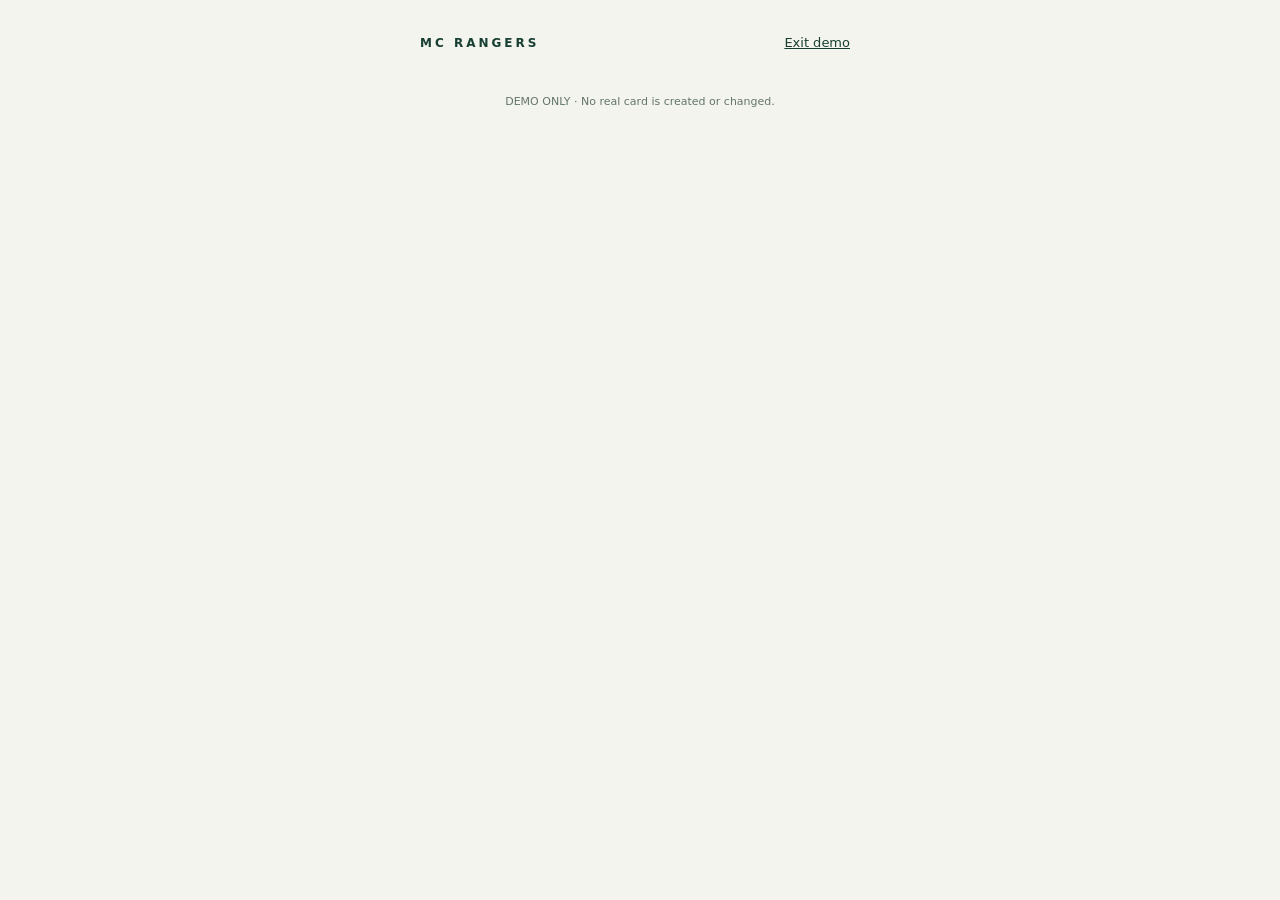
==== demo.html @ 341b90b5 "Add files via upload" ====
<!doctype html>
<html lang="en"><head><meta charset="utf-8"><meta name="viewport" content="width=device-width,initial-scale=1"><meta name="theme-color" content="#173e32"><title>How to play · Trail Bingo</title><style>
*{box-sizing:border-box}body{margin:0;background:#f3f4ed;color:#173e32;font-family:system-ui,-apple-system,sans-serif}main{max-width:480px;margin:auto;padding:25px 20px 40px}header{display:flex;align-items:center;justify-content:space-between;margin-bottom:35px}header strong{font-size:12px;letter-spacing:3px}a{color:inherit}.exit{font-size:13px;padding:10px}.pill{display:inline-block;background:#e1eadd;border-radius:30px;padding:8px 12px;font-size:11px;font-weight:700;letter-spacing:1px}h1{font-size:36px;line-height:1.1;letter-spacing:-1px;margin:20px 0 15px}.sub{font-size:15px;line-height:1.7;color:#647569}.panel{background:white;border:1px solid #dbe1d6;border-radius:20px;padding:22px;margin:22px 0}button,.button{font:inherit;cursor:pointer;min-height:50px;padding:14px;border:0;border-radius:12px;background:#173e32;color:white;text-align:center;text-decoration:none;display:block;width:100%;font-weight:700}button:focus-visible,a:focus-visible{outline:3px solid #c79c39;outline-offset:4px}.secondary{background:#e1eadd;color:#173e32;margin-top:10px}.quiet{text-align:center;font-size:12px;color:#647569;line-height:1.7;margin-top:20px}.challenge{display:flex;align-items:center;justify-content:center;min-height:170px;border:2px solid #8caa83;border-radius:16px;background:#f3f7ef;text-align:center;font-size:25px;font-weight:750;padding:20px}.label{display:block;font-size:12px;font-weight:700;margin:17px 0 8px}.field{padding:13px;border:1px solid #dbe1d6;background:#f7f8f4;border-radius:10px;font-size:15px}.demo-label{font-size:11px;letter-spacing:1px;color:#647569}.signed{background:#e1eddb;border-color:#6b8c5c}.signed small{display:block;font-size:13px;font-weight:500;margin-top:10px}.board{display:grid;grid-template-columns:repeat(5,1fr);gap:5px;margin:20px 0}.cell{aspect-ratio:1;min-height:0;border-radius:7px;background:#e8eee3;font-size:10px;padding:4px;display:flex;align-items:center;justify-content:center}.cell.demo-signed{background:#173e32;color:white}.cell.free{background:#e5cf98;color:#59491e}.rule{font-size:14px;line-height:1.7;padding:12px 0;border-bottom:1px solid #e7eade}ul{padding-left:20px;line-height:1.8;font-size:14px}footer{text-align:center;font-size:11px;color:#647569;margin-top:24px}[hidden]{display:none!important}@media(prefers-reduced-motion:no-preference){.signed{animation:pop .25s ease}@keyframes pop{50%{transform:scale(1.025)}}}
</style></head><body><main><header><strong>MC RANGERS</strong><a class="exit" href="./">Exit demo</a></header><div id="content" aria-live="polite"></div><footer>DEMO ONLY · No real card is created or changed.</footer></main><script>
const content=document.getElementById('content');let step=0,signed=false;let settings=null;
const top=n=>`<span class="pill">DEMO · ${n} OF 3</span>`;
function rules(){if(!settings)return '<p class="sub">Live event rules could not be loaded. Check the instructions in the real game on hike day.</p>';
const win=settings.winCondition==='line'?'Complete a full row, column or diagonal.':'Fill all 24 challenge squares. The centre is free.';
const max=Math.max(1,Number(settings.maxSignsPerPerson)||1);const own=Math.max(0,Number(settings.ownCollegeSigns)||0);
return `<div class="rule">${win} Show your winning card to an MC Rangers exco.</div><div class="rule">One person can sign up to ${max} square${max===1?'':'s'} on your card.</div><div class="rule">${own===0?'Find signers from other colleges.':`Up to ${own} regular squares can be signed by people from your own college.`}</div>${settings.excoEnabled===true?'<div class="rule">Gold exco tiles need an MC Rangers exco and the exco code.</div>':''}`}
function render(){
if(step===0){content.innerHTML=top(1)+`<h1>Find someone who…</h1><p class="sub">Each square is a reason to meet another hiker.</p><div class="panel"><div class="challenge">Plays a musical instrument</div><p class="sub">Ask around. When you find someone who matches, tap the square and let them sign.</p></div><button id="next">Show me how →</button><p class="quiet">This sample uses fictional details. No need to enter your name.</p>`;document.getElementById('next').onclick=()=>{step=1;render();window.scrollTo(0,0)}}
else if(step===1){content.innerHTML=top(2)+`<h1>${signed?'Square signed!':'Let them sign.'}</h1><p class="sub">${signed?'That’s one person met. Keep exploring and meeting new hikers.':'In the real game, the other hiker enters their name and college. Here, we’ll use Alex.'}</p><div class="panel"><div class="demo-label">PRACTICE SQUARE</div><div class="challenge ${signed?'signed':''}" style="margin-top:14px"><div>Plays a musical instrument${signed?'<small>Signed by Alex · Morningside</small>':''}</div></div>${signed?'':`<label class="label">Demo person</label><div class="field">Alex</div><label class="label">College</label><div class="field">Morningside</div><p class="quiet">Fictional signer · no data is saved</p>`}</div><button id="sign">${signed?'What happens next? →':'Sign practice square'}</button><button class="secondary" id="back">← Back</button>`;document.getElementById('sign').onclick=()=>{if(signed){step=2}else{signed=true}render();if(step===2)window.scrollTo(0,0)};document.getElementById('back').onclick=()=>{step=0;signed=false;render()}}
else{content.innerHTML=top(3)+`<h1>You’re ready.</h1><p class="sub">Keep finding people who match your squares. Your real board starts in the game—not here.</p><div class="board" aria-label="Illustrative board with one signed square">${Array.from({length:25},(_,i)=>`<div class="cell ${i===0?'demo-signed':i===12?'free':''}">${i===0?'Alex':i===12?'FREE':''}</div>`).join('')}</div><div class="panel"><div class="demo-label">EVENT RULES</div>${rules()}</div><a class="button" href="./">Back to Trail Bingo</a><button class="secondary" id="again">Try the demo again</button><p class="quiet">If the game is locked, come back when the organiser opens it on hike day.</p>`;document.getElementById('again').onclick=()=>{step=0;signed=false;render();window.scrollTo(0,0)}}
}
render();
fetch('config.json?demo='+Date.now(),{cache:'no-store'}).then(r=>{if(!r.ok)throw Error();return r.json()}).then(s=>{if(s&&typeof s==='object'){settings=s;if(step===2)render()}}).catch(()=>{});
</script></body></html>
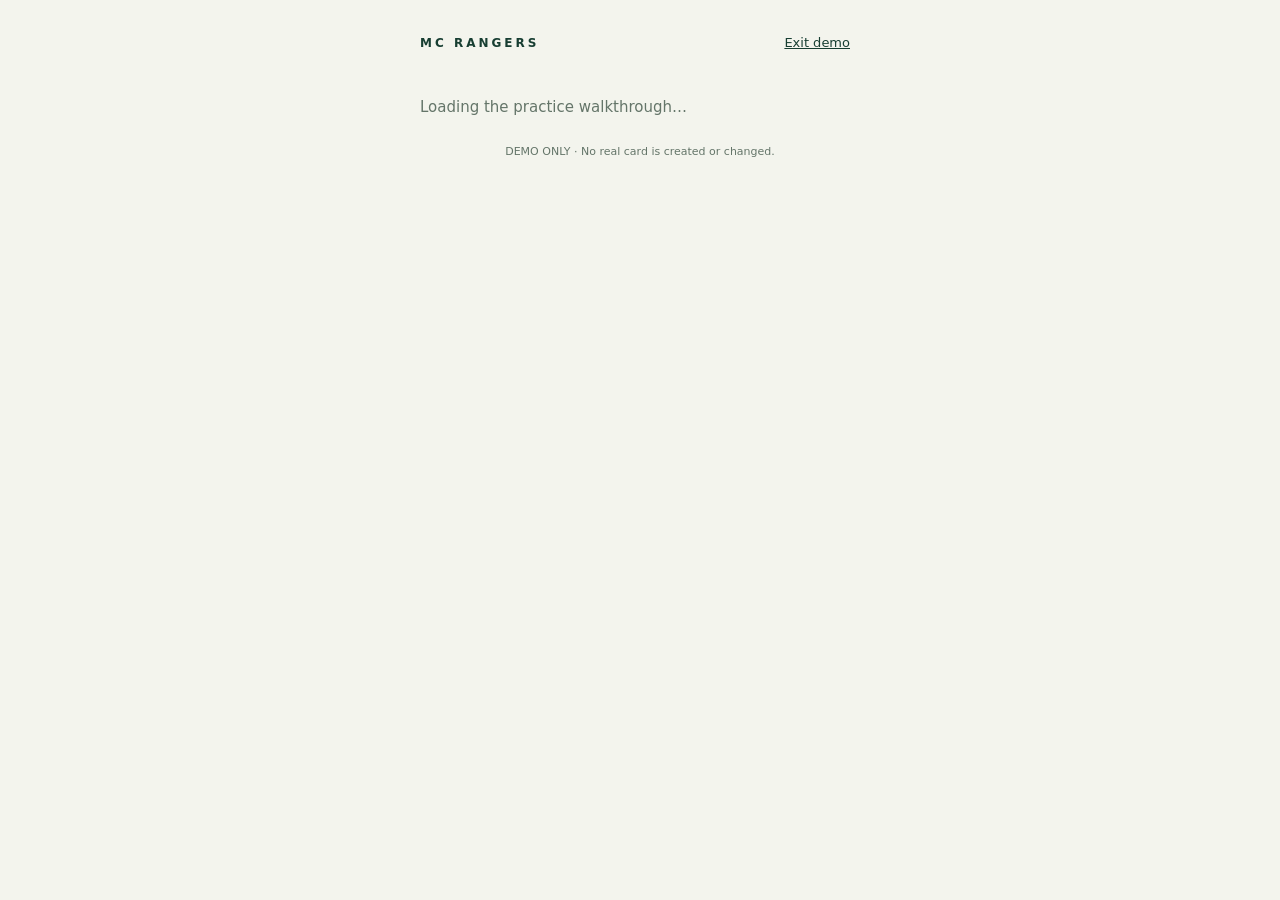
==== commit 4e017576: "Update demo.html" ====
--- a/demo.html
+++ b/demo.html
@@ -1,18 +1,441 @@
 <!doctype html>
-<html lang="en"><head><meta charset="utf-8"><meta name="viewport" content="width=device-width,initial-scale=1"><meta name="theme-color" content="#173e32"><title>How to play · Trail Bingo</title><style>
-*{box-sizing:border-box}body{margin:0;background:#f3f4ed;color:#173e32;font-family:system-ui,-apple-system,sans-serif}main{max-width:480px;margin:auto;padding:25px 20px 40px}header{display:flex;align-items:center;justify-content:space-between;margin-bottom:35px}header strong{font-size:12px;letter-spacing:3px}a{color:inherit}.exit{font-size:13px;padding:10px}.pill{display:inline-block;background:#e1eadd;border-radius:30px;padding:8px 12px;font-size:11px;font-weight:700;letter-spacing:1px}h1{font-size:36px;line-height:1.1;letter-spacing:-1px;margin:20px 0 15px}.sub{font-size:15px;line-height:1.7;color:#647569}.panel{background:white;border:1px solid #dbe1d6;border-radius:20px;padding:22px;margin:22px 0}button,.button{font:inherit;cursor:pointer;min-height:50px;padding:14px;border:0;border-radius:12px;background:#173e32;color:white;text-align:center;text-decoration:none;display:block;width:100%;font-weight:700}button:focus-visible,a:focus-visible{outline:3px solid #c79c39;outline-offset:4px}.secondary{background:#e1eadd;color:#173e32;margin-top:10px}.quiet{text-align:center;font-size:12px;color:#647569;line-height:1.7;margin-top:20px}.challenge{display:flex;align-items:center;justify-content:center;min-height:170px;border:2px solid #8caa83;border-radius:16px;background:#f3f7ef;text-align:center;font-size:25px;font-weight:750;padding:20px}.label{display:block;font-size:12px;font-weight:700;margin:17px 0 8px}.field{padding:13px;border:1px solid #dbe1d6;background:#f7f8f4;border-radius:10px;font-size:15px}.demo-label{font-size:11px;letter-spacing:1px;color:#647569}.signed{background:#e1eddb;border-color:#6b8c5c}.signed small{display:block;font-size:13px;font-weight:500;margin-top:10px}.board{display:grid;grid-template-columns:repeat(5,1fr);gap:5px;margin:20px 0}.cell{aspect-ratio:1;min-height:0;border-radius:7px;background:#e8eee3;font-size:10px;padding:4px;display:flex;align-items:center;justify-content:center}.cell.demo-signed{background:#173e32;color:white}.cell.free{background:#e5cf98;color:#59491e}.rule{font-size:14px;line-height:1.7;padding:12px 0;border-bottom:1px solid #e7eade}ul{padding-left:20px;line-height:1.8;font-size:14px}footer{text-align:center;font-size:11px;color:#647569;margin-top:24px}[hidden]{display:none!important}@media(prefers-reduced-motion:no-preference){.signed{animation:pop .25s ease}@keyframes pop{50%{transform:scale(1.025)}}}
-</style></head><body><main><header><strong>MC RANGERS</strong><a class="exit" href="./">Exit demo</a></header><div id="content" aria-live="polite"></div><footer>DEMO ONLY · No real card is created or changed.</footer></main><script>
-const content=document.getElementById('content');let step=0,signed=false;let settings=null;
-const top=n=>`<span class="pill">DEMO · ${n} OF 3</span>`;
-function rules(){if(!settings)return '<p class="sub">Live event rules could not be loaded. Check the instructions in the real game on hike day.</p>';
-const win=settings.winCondition==='line'?'Complete a full row, column or diagonal.':'Fill all 24 challenge squares. The centre is free.';
-const max=Math.max(1,Number(settings.maxSignsPerPerson)||1);const own=Math.max(0,Number(settings.ownCollegeSigns)||0);
-return `<div class="rule">${win} Show your winning card to an MC Rangers exco.</div><div class="rule">One person can sign up to ${max} square${max===1?'':'s'} on your card.</div><div class="rule">${own===0?'Find signers from other colleges.':`Up to ${own} regular squares can be signed by people from your own college.`}</div>${settings.excoEnabled===true?'<div class="rule">Gold exco tiles need an MC Rangers exco and the exco code.</div>':''}`}
-function render(){
-if(step===0){content.innerHTML=top(1)+`<h1>Find someone who…</h1><p class="sub">Each square is a reason to meet another hiker.</p><div class="panel"><div class="challenge">Plays a musical instrument</div><p class="sub">Ask around. When you find someone who matches, tap the square and let them sign.</p></div><button id="next">Show me how →</button><p class="quiet">This sample uses fictional details. No need to enter your name.</p>`;document.getElementById('next').onclick=()=>{step=1;render();window.scrollTo(0,0)}}
-else if(step===1){content.innerHTML=top(2)+`<h1>${signed?'Square signed!':'Let them sign.'}</h1><p class="sub">${signed?'That’s one person met. Keep exploring and meeting new hikers.':'In the real game, the other hiker enters their name and college. Here, we’ll use Alex.'}</p><div class="panel"><div class="demo-label">PRACTICE SQUARE</div><div class="challenge ${signed?'signed':''}" style="margin-top:14px"><div>Plays a musical instrument${signed?'<small>Signed by Alex · Morningside</small>':''}</div></div>${signed?'':`<label class="label">Demo person</label><div class="field">Alex</div><label class="label">College</label><div class="field">Morningside</div><p class="quiet">Fictional signer · no data is saved</p>`}</div><button id="sign">${signed?'What happens next? →':'Sign practice square'}</button><button class="secondary" id="back">← Back</button>`;document.getElementById('sign').onclick=()=>{if(signed){step=2}else{signed=true}render();if(step===2)window.scrollTo(0,0)};document.getElementById('back').onclick=()=>{step=0;signed=false;render()}}
-else{content.innerHTML=top(3)+`<h1>You’re ready.</h1><p class="sub">Keep finding people who match your squares. Your real board starts in the game—not here.</p><div class="board" aria-label="Illustrative board with one signed square">${Array.from({length:25},(_,i)=>`<div class="cell ${i===0?'demo-signed':i===12?'free':''}">${i===0?'Alex':i===12?'FREE':''}</div>`).join('')}</div><div class="panel"><div class="demo-label">EVENT RULES</div>${rules()}</div><a class="button" href="./">Back to Trail Bingo</a><button class="secondary" id="again">Try the demo again</button><p class="quiet">If the game is locked, come back when the organiser opens it on hike day.</p>`;document.getElementById('again').onclick=()=>{step=0;signed=false;render();window.scrollTo(0,0)}}
-}
-render();
-fetch('config.json?demo='+Date.now(),{cache:'no-store'}).then(r=>{if(!r.ok)throw Error();return r.json()}).then(s=>{if(s&&typeof s==='object'){settings=s;if(step===2)render()}}).catch(()=>{});
-</script></body></html>+<html lang="en">
+<head>
+  <meta charset="utf-8">
+
+  <meta
+    name="viewport"
+    content="width=device-width, initial-scale=1"
+  >
+
+  <meta name="theme-color" content="#173e32">
+
+  <title>How to play · Trail Bingo</title>
+
+  <style>
+    * {
+      box-sizing: border-box;
+    }
+
+    body {
+      margin: 0;
+      background: #f3f4ed;
+      color: #173e32;
+      font-family: system-ui, -apple-system, sans-serif;
+    }
+
+    main {
+      max-width: 480px;
+      margin: auto;
+      padding: 25px 20px 40px;
+    }
+
+    header {
+      display: flex;
+      align-items: center;
+      justify-content: space-between;
+      margin-bottom: 35px;
+    }
+
+    header strong {
+      font-size: 12px;
+      letter-spacing: 3px;
+    }
+
+    a {
+      color: inherit;
+    }
+
+    .exit {
+      padding: 10px;
+      font-size: 13px;
+    }
+
+    .pill {
+      display: inline-block;
+      padding: 8px 12px;
+      border-radius: 30px;
+      background: #e1eadd;
+      font-size: 11px;
+      font-weight: 700;
+      letter-spacing: 1px;
+    }
+
+    h1 {
+      margin: 20px 0 15px;
+      font-size: 36px;
+      line-height: 1.1;
+      letter-spacing: -1px;
+    }
+
+    .sub {
+      color: #647569;
+      font-size: 15px;
+      line-height: 1.7;
+    }
+
+    .panel {
+      margin: 22px 0;
+      padding: 22px;
+      border: 1px solid #dbe1d6;
+      border-radius: 20px;
+      background: white;
+    }
+
+    button,
+    .button {
+      display: block;
+      width: 100%;
+      min-height: 50px;
+      padding: 14px;
+      border: 0;
+      border-radius: 12px;
+      background: #173e32;
+      color: white;
+      font: inherit;
+      font-weight: 700;
+      text-align: center;
+      text-decoration: none;
+      cursor: pointer;
+    }
+
+    button:focus-visible,
+    a:focus-visible {
+      outline: 3px solid #c79c39;
+      outline-offset: 4px;
+    }
+
+    .secondary {
+      margin-top: 10px;
+      background: #e1eadd;
+      color: #173e32;
+    }
+
+    .quiet {
+      margin-top: 20px;
+      color: #647569;
+      font-size: 12px;
+      line-height: 1.7;
+      text-align: center;
+    }
+
+    .challenge {
+      display: flex;
+      align-items: center;
+      justify-content: center;
+      min-height: 170px;
+      padding: 20px;
+      border: 2px solid #8caa83;
+      border-radius: 16px;
+      background: #f3f7ef;
+      font-size: 25px;
+      font-weight: 750;
+      text-align: center;
+    }
+
+    .practice-challenge {
+      margin-top: 14px;
+    }
+
+    .label {
+      display: block;
+      margin: 17px 0 8px;
+      font-size: 12px;
+      font-weight: 700;
+    }
+
+    .field {
+      padding: 13px;
+      border: 1px solid #dbe1d6;
+      border-radius: 10px;
+      background: #f7f8f4;
+      font-size: 15px;
+    }
+
+    .demo-label {
+      color: #647569;
+      font-size: 11px;
+      letter-spacing: 1px;
+    }
+
+    .signed {
+      border-color: #6b8c5c;
+      background: #e1eddb;
+    }
+
+    .signed small {
+      display: block;
+      margin-top: 10px;
+      font-size: 13px;
+      font-weight: 500;
+    }
+
+    .board {
+      display: grid;
+      grid-template-columns: repeat(5, 1fr);
+      gap: 5px;
+      margin: 20px 0;
+    }
+
+    .cell {
+      display: flex;
+      align-items: center;
+      justify-content: center;
+      aspect-ratio: 1;
+      min-height: 0;
+      padding: 4px;
+      border-radius: 7px;
+      background: #e8eee3;
+      font-size: 10px;
+    }
+
+    .cell.demo-signed {
+      background: #173e32;
+      color: white;
+    }
+
+    .cell.free {
+      background: #e5cf98;
+      color: #59491e;
+    }
+
+    .rule {
+      padding: 12px 0;
+      border-bottom: 1px solid #e7eade;
+      font-size: 14px;
+      line-height: 1.7;
+    }
+
+    footer {
+      margin-top: 24px;
+      color: #647569;
+      font-size: 11px;
+      text-align: center;
+    }
+
+    [hidden] {
+      display: none !important;
+    }
+
+    @media (prefers-reduced-motion: no-preference) {
+      .signed {
+        animation: pop 0.25s ease;
+      }
+
+      @keyframes pop {
+        50% {
+          transform: scale(1.025);
+        }
+      }
+    }
+  </style>
+</head>
+
+<body>
+  <main>
+    <header>
+      <strong>MC RANGERS</strong>
+
+      <a class="exit" href="/hike-bingo/index.html">
+        Exit demo
+      </a>
+    </header>
+
+    <div id="content" aria-live="polite">
+      <p class="sub">Loading the practice walkthrough…</p>
+    </div>
+
+    <noscript>
+      <p class="sub">
+        Please enable JavaScript to use the interactive demo.
+      </p>
+
+      <a class="button" href="/hike-bingo/index.html">
+        Back to Trail Bingo
+      </a>
+    </noscript>
+
+    <footer>
+      DEMO ONLY · No real card is created or changed.
+    </footer>
+  </main>
+
+  <script>
+    (() => {
+      "use strict";
+
+      const content = document.getElementById("content");
+
+      let step = 0;
+      let signed = false;
+      let settings = null;
+
+      function demoStepLabel(number) {
+        return `
+          <span class="pill">
+            DEMO · ${number} OF 3
+          </span>
+        `;
+      }
+
+      function rules() {
+        if (!settings) {
+          return `
+            <p class="sub">
+              Live event rules could not be loaded.
+              Check the instructions in the real game on hike day.
+            </p>
+          `;
+        }
+
+        const win = settings.winCondition === "line"
+          ? "Complete a full row, column or diagonal."
+          : "Fill all 24 challenge squares. The centre is free.";
+
+        const max = Math.max(
+          1,
+          Number(settings.maxSignsPerPerson) || 1
+        );
+
+        const own = Math.max(
+          0,
+          Number(settings.ownCollegeSigns) || 0
+        );
+
+        const collegeRule = own === 0
+          ? "Find signers from other colleges."
+          : `Up to ${own} regular squares can be signed by people from your own college.`;
+
+        const excoRule = settings.excoEnabled === true
+          ? `
+            <div class="rule">
+              Gold exco tiles need an MC Rangers exco
+              and the exco code.
+            </div>
+          `
+          : "";
+
+        return `
+          <div class="rule">
+            ${win}
+            Show your winning card to an MC Rangers exco.
+          </div>
+
+          <div class="rule">
+            One person can sign up to ${max}
+            square${max === 1 ? "" : "s"} on your card.
+          </div>
+
+          <div class="rule">
+            ${collegeRule}
+          </div>
+
+          ${excoRule}
+        `;
+      }
+
+      function scrollToStart() {
+        window.scrollTo(0, 0);
+      }
+
+      function renderFirstStep() {
+        content.innerHTML = `
+          ${demoStepLabel(1)}
+
+          <h1>Find someone who…</h1>
+
+          <p class="sub">
+            Each square is a reason to meet another hiker.
+          </p>
+
+          <div class="panel">
+            <div class="challenge">
+              Plays a musical instrument
+            </div>
+
+            <p class="sub">
+              Ask around. When you find someone who matches,
+              tap the square and let them sign.
+            </p>
+          </div>
+
+          <button id="next" type="button">
+            Show me how →
+          </button>
+
+          <p class="quiet">
+            This sample uses fictional details.
+            No need to enter your name.
+          </p>
+        `;
+
+        document.getElementById("next").onclick = () => {
+          step = 1;
+          render();
+          scrollToStart();
+        };
+      }
+
+      function renderSigningStep() {
+        const title = signed
+          ? "Square signed!"
+          : "Let them sign.";
+
+        const description = signed
+          ? "That’s one person met. Keep exploring and meeting new hikers."
+          : "In the real game, the other hiker enters their name and college. Here, we’ll use Alex.";
+
+        const signature = signed
+          ? "<small>Signed by Alex · Morningside</small>"
+          : "";
+
+        const practiceDetails = signed
+          ? ""
+          : `
+            <div class="label">Demo person</div>
+            <div class="field">Alex</div>
+
+            <div class="label">College</div>
+            <div class="field">Morningside</div>
+
+            <p class="quiet">
+              Fictional signer · no data is saved
+            </p>
+          `;
+
+        content.innerHTML = `
+          ${demoStepLabel(2)}
+
+          <h1>${title}</h1>
+
+          <p class="sub">
+            ${description}
+          </p>
+
+          <div class="panel">
+            <div class="demo-label">
+              PRACTICE SQUARE
+            </div>
+
+            <div
+              class="challenge practice-challenge ${signed ? "signed" : ""}"
+            >
+              <div>
+                Plays a musical instrument
+                ${signature}
+              </div>
+            </div>
+
+            ${practiceDetails}
+          </div>
+
+          <button id="sign" type="button">
+            ${signed ? "What happens next? →" : "Sign practice square"}
+          </button>
+
+          <button
+            class="secondary"
+            id="back"
+            type="button"
+          >
+            ←
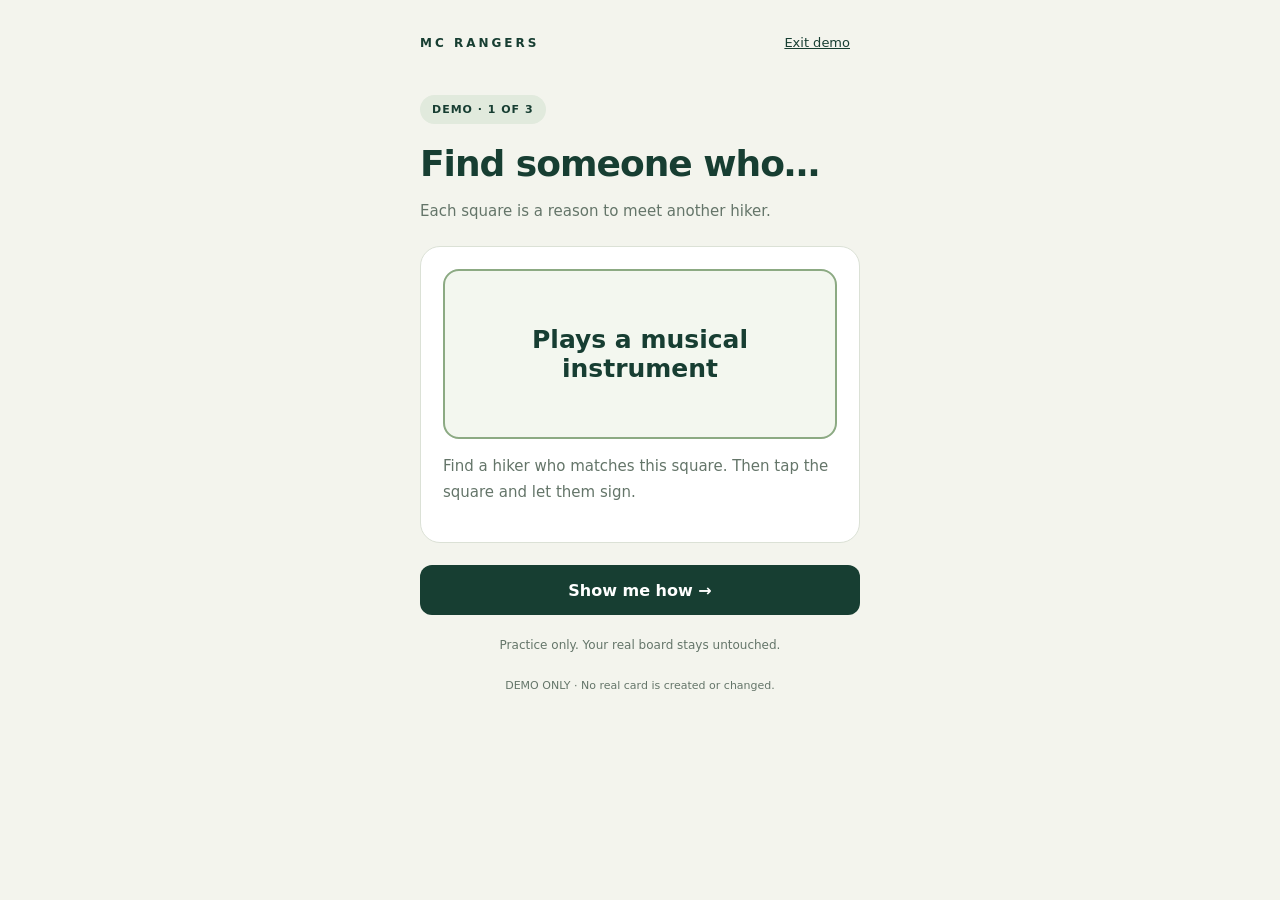
==== commit 847db909: "Update demo.html" ====
--- a/demo.html
+++ b/demo.html
@@ -260,87 +260,20 @@
     </footer>
   </main>
 
-  <script>
+    <script>
     (() => {
       "use strict";
 
-      const content = document.getElementById("content");
-
-      let step = 0;
-      let signed = false;
-      let settings = null;
-
-      function demoStepLabel(number) {
-        return `
-          <span class="pill">
-            DEMO · ${number} OF 3
-          </span>
-        `;
-      }
-
-      function rules() {
-        if (!settings) {
-          return `
-            <p class="sub">
-              Live event rules could not be loaded.
-              Check the instructions in the real game on hike day.
-            </p>
-          `;
-        }
-
-        const win = settings.winCondition === "line"
-          ? "Complete a full row, column or diagonal."
-          : "Fill all 24 challenge squares. The centre is free.";
-
-        const max = Math.max(
-          1,
-          Number(settings.maxSignsPerPerson) || 1
-        );
-
-        const own = Math.max(
-          0,
-          Number(settings.ownCollegeSigns) || 0
-        );
-
-        const collegeRule = own === 0
-          ? "Find signers from other colleges."
-          : `Up to ${own} regular squares can be signed by people from your own college.`;
-
-        const excoRule = settings.excoEnabled === true
-          ? `
-            <div class="rule">
-              Gold exco tiles need an MC Rangers exco
-              and the exco code.
-            </div>
-          `
-          : "";
-
-        return `
-          <div class="rule">
-            ${win}
-            Show your winning card to an MC Rangers exco.
-          </div>
-
-          <div class="rule">
-            One person can sign up to ${max}
-            square${max === 1 ? "" : "s"} on your card.
-          </div>
-
-          <div class="rule">
-            ${collegeRule}
-          </div>
-
-          ${excoRule}
-        `;
-      }
-
-      function scrollToStart() {
+      const container = document.getElementById("content");
+
+      function showScreen(html) {
+        container.innerHTML = html;
         window.scrollTo(0, 0);
       }
 
-      function renderFirstStep() {
-        content.innerHTML = `
-          ${demoStepLabel(1)}
+      function showChallenge() {
+        showScreen(`
+          <span class="pill">DEMO · 1 OF 3</span>
 
           <h1>Find someone who…</h1>
 
@@ -354,44 +287,42 @@
             </div>
 
             <p class="sub">
-              Ask around. When you find someone who matches,
-              tap the square and let them sign.
+              Find a hiker who matches this square.
+              Then tap the square and let them sign.
             </p>
           </div>
 
-          <button id="next" type="button">
+          <button id="demo-next" type="button">
             Show me how →
           </button>
 
           <p class="quiet">
-            This sample uses fictional details.
-            No need to enter your name.
-          </p>
-        `;
-
-        document.getElementById("next").onclick = () => {
-          step = 1;
-          render();
-          scrollToStart();
-        };
-      }
-
-      function renderSigningStep() {
-        const title = signed
-          ? "Square signed!"
-          : "Let them sign.";
-
-        const description = signed
-          ? "That’s one person met. Keep exploring and meeting new hikers."
-          : "In the real game, the other hiker enters their name and college. Here, we’ll use Alex.";
-
-        const signature = signed
-          ? "<small>Signed by Alex · Morningside</small>"
-          : "";
-
-        const practiceDetails = signed
-          ? ""
-          : `
+            Practice only. Your real board stays untouched.
+          </p>
+        `);
+
+        document.getElementById("demo-next").onclick =
+          showSigning;
+      }
+
+      function showSigning() {
+        showScreen(`
+          <span class="pill">DEMO · 2 OF 3</span>
+
+          <h1>Let them sign.</h1>
+
+          <p class="sub">
+            We’ll use a fictional hiker called Alex
+            for this practice square.
+          </p>
+
+          <div class="panel">
+            <div class="demo-label">PRACTICE SQUARE</div>
+
+            <div class="challenge practice-challenge">
+              Plays a musical instrument
+            </div>
+
             <div class="label">Demo person</div>
             <div class="field">Alex</div>
 
@@ -399,43 +330,130 @@
             <div class="field">Morningside</div>
 
             <p class="quiet">
-              Fictional signer · no data is saved
+              Fictional details. Nothing is saved.
             </p>
-          `;
-
-        content.innerHTML = `
-          ${demoStepLabel(2)}
-
-          <h1>${title}</h1>
+          </div>
+
+          <button id="demo-sign" type="button">
+            Sign practice square
+          </button>
+
+          <button
+            id="demo-back"
+            class="secondary"
+            type="button"
+          >
+            ← Back
+          </button>
+        `);
+
+        document.getElementById("demo-sign").onclick =
+          showSigned;
+
+        document.getElementById("demo-back").onclick =
+          showChallenge;
+      }
+
+      function showSigned() {
+        showScreen(`
+          <span class="pill">DEMO · 2 OF 3</span>
+
+          <h1>Square signed!</h1>
 
           <p class="sub">
-            ${description}
+            That’s one person met.
+            Keep exploring and meeting new hikers.
           </p>
 
           <div class="panel">
-            <div class="demo-label">
-              PRACTICE SQUARE
-            </div>
-
-            <div
-              class="challenge practice-challenge ${signed ? "signed" : ""}"
-            >
+            <div class="challenge signed">
               <div>
                 Plays a musical instrument
-                ${signature}
+                <small>Signed by Alex · Morningside</small>
               </div>
             </div>
-
-            ${practiceDetails}
           </div>
 
-          <button id="sign" type="button">
-            ${signed ? "What happens next? →" : "Sign practice square"}
+          <button id="demo-finish" type="button">
+            What happens next? →
           </button>
+        `);
+
+        document.getElementById("demo-finish").onclick =
+          showFinish;
+      }
+
+      function showFinish() {
+        const squares = Array.from(
+          { length: 25 },
+          (_, index) => {
+            if (index === 0) {
+              return '<div class="cell demo-signed">Alex</div>';
+            }
+
+            if (index === 12) {
+              return '<div class="cell free">FREE</div>';
+            }
+
+            return '<div class="cell"></div>';
+          }
+        ).join("");
+
+        showScreen(`
+          <span class="pill">DEMO · 3 OF 3</span>
+
+          <h1>You’re ready.</h1>
+
+          <p class="sub">
+            Keep meeting hikers and filling your squares.
+            This is only a sample board.
+          </p>
+
+          <div
+            class="board"
+            role="img"
+            aria-label="Sample board with one signed square and a free centre"
+          >
+            ${squares}
+          </div>
+
+          <div class="panel">
+            <div class="demo-label">ON HIKE DAY</div>
+
+            <p class="sub">
+              Open your real game when the organiser
+              unlocks it. Check the instructions there
+              for signing limits and the winning goal.
+            </p>
+          </div>
+
+          <a
+            class="button"
+            href="/hike-bingo/index.html"
+          >
+            Back to Trail Bingo
+          </a>
 
           <button
+            id="demo-restart"
             class="secondary"
-            id="back"
             type="button"
           >
-            ←
+            Try the demo again
+          </button>
+
+          <p class="quiet">
+            No real card, signature or reward is created
+            during this demo.
+          </p>
+        `);
+
+        document.getElementById("demo-restart").onclick =
+          showChallenge;
+      }
+
+      showChallenge();
+    })();
+  </script>
+</body>
+</html>
